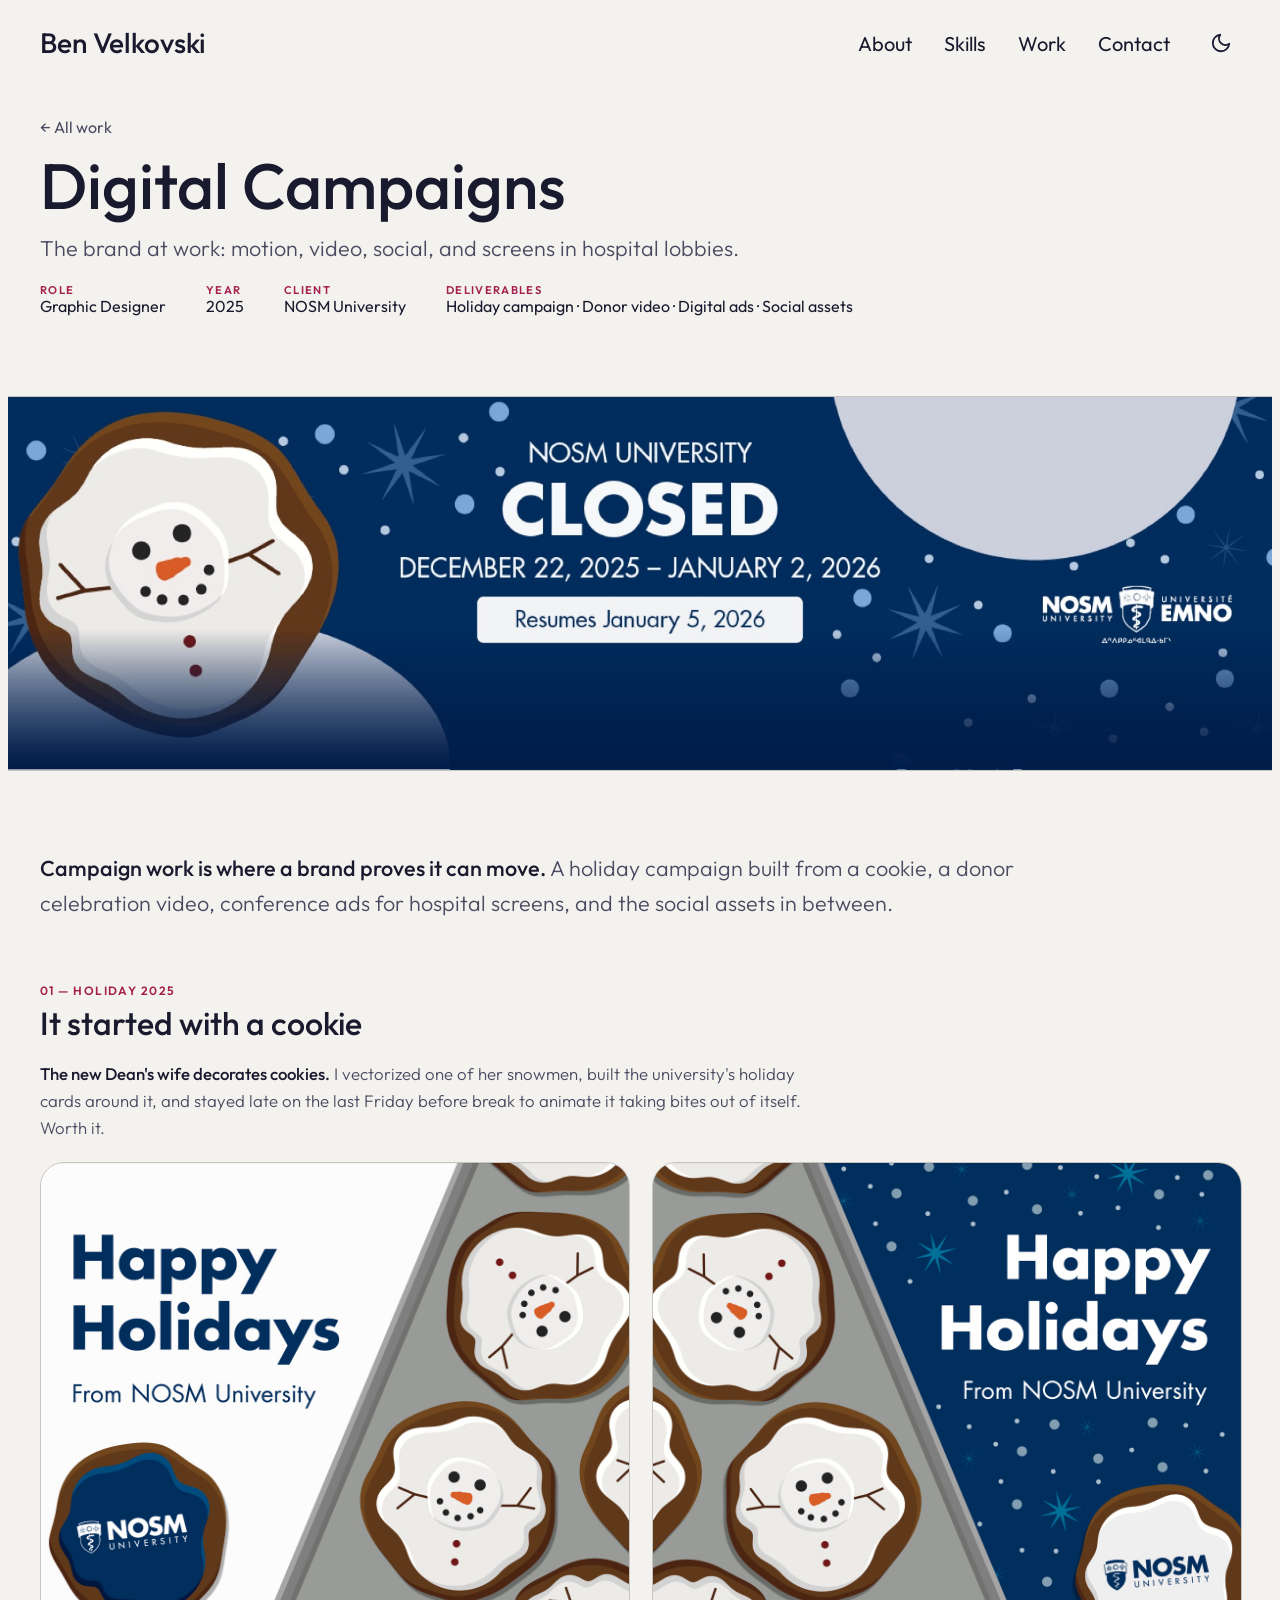
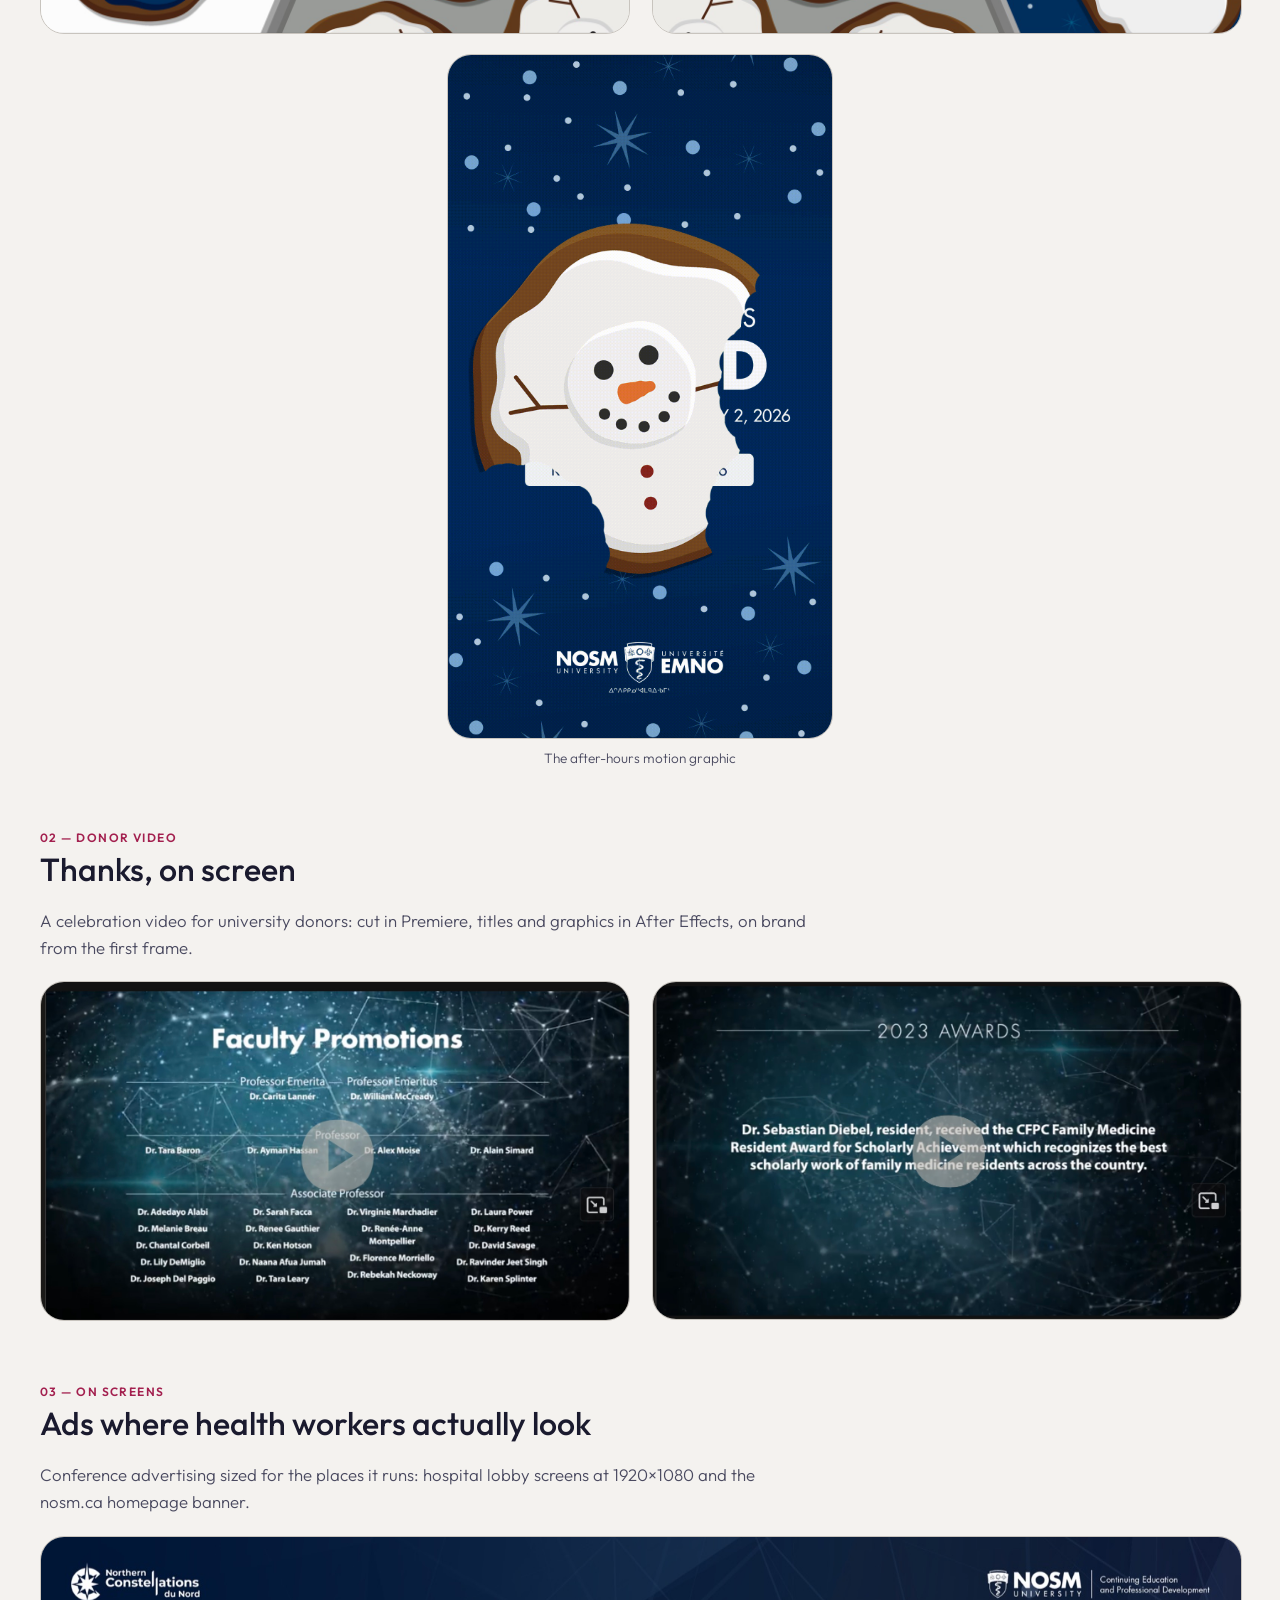
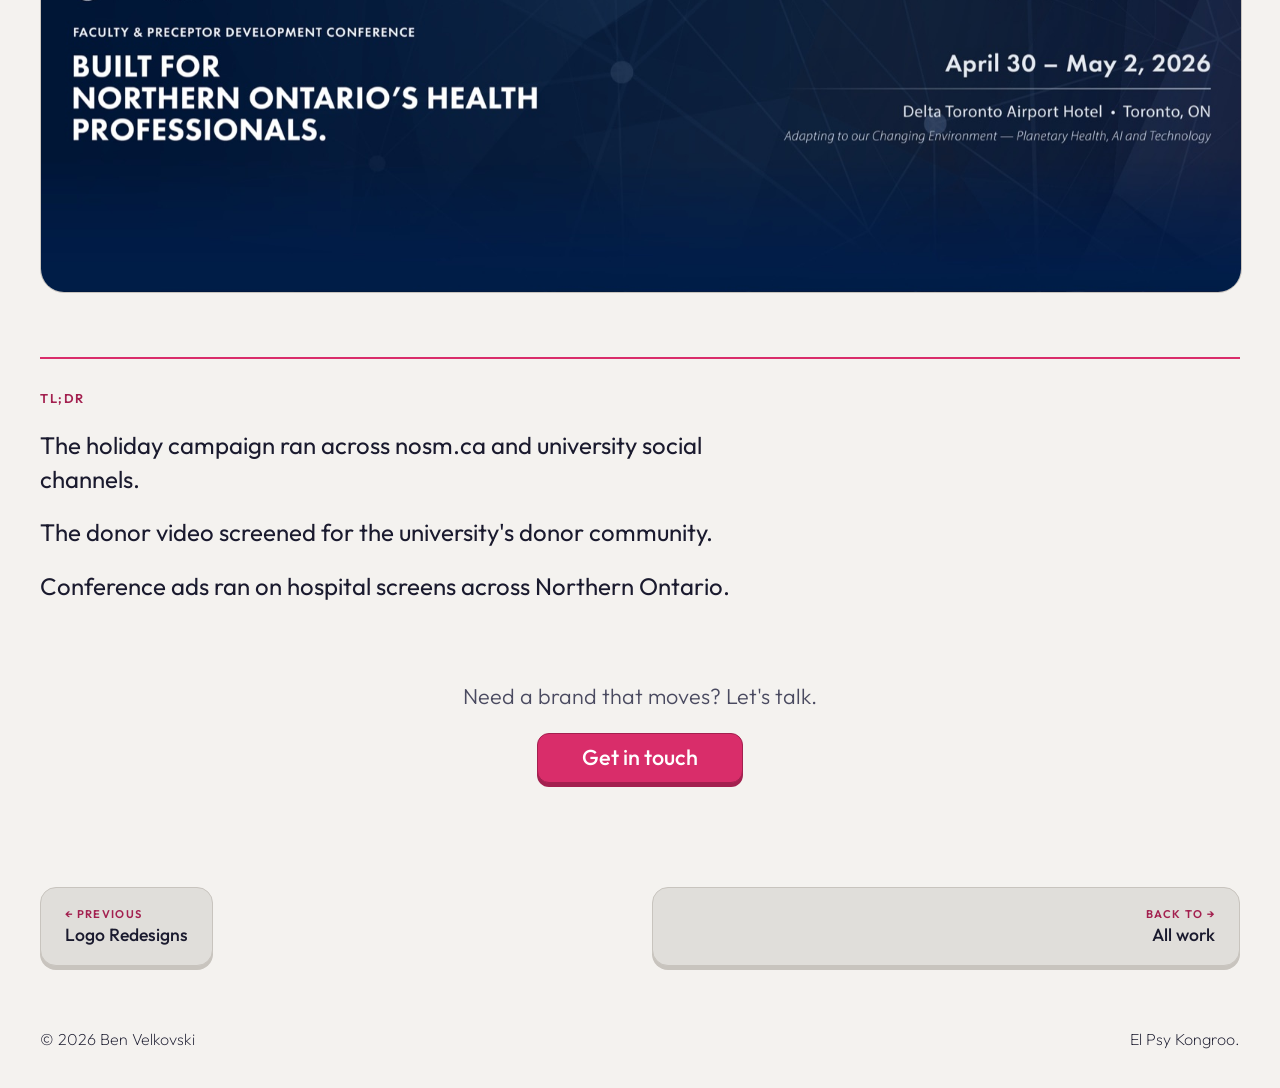
==== case-studies/digital-campaigns.html @ c8455719 "restructure + adding case studies" ====
<!DOCTYPE html>
<html lang="en">
<head>
    <meta charset="UTF-8">
    <meta name="viewport" content="width=device-width, initial-scale=1.0">
    <title>Digital Campaigns | Ben Velkovski</title>
    <meta name="description" content="Case study: NOSM campaign work — holiday motion graphics, a donor celebration video, hospital screen ads, and social campaigns.">
    <link rel="canonical" href="https://kovskidesign.com/case-studies/digital-campaigns.html">
    <link rel="icon" type="image/svg+xml" href="../assets/icons/favicon.svg">

    <meta property="og:type" content="article">
    <meta property="og:title" content="Digital Campaigns — Ben Velkovski">
    <meta property="og:description" content="NOSM campaign work — holiday motion graphics, a donor celebration video, hospital screen ads, and social campaigns.">
    <meta property="og:url" content="https://kovskidesign.com/case-studies/digital-campaigns.html">
    <meta property="og:image" content="https://kovskidesign.com/assets/projects/campaigns/closure-banner.jpg">
    <meta name="twitter:card" content="summary_large_image">

    <!-- Apply the saved theme before first paint to avoid a flash of the wrong theme -->
    <script>
        (function () {
            var theme = null;
            try { theme = localStorage.getItem("theme"); } catch (e) {}
            if (!theme && window.matchMedia("(prefers-color-scheme: light)").matches) theme = "light";
            if (theme) document.documentElement.setAttribute("data-theme", theme);
        })();
    </script>

    <link rel="stylesheet" href="../css/normalize.css">
    <link rel="stylesheet" href="../css/styles.css">
    <link rel="stylesheet" href="../css/case-study.css">
    <script src="../js/main.js" defer></script>

    <!-- Google Fonts -->
    <link rel="preconnect" href="https://fonts.googleapis.com">
    <link rel="preconnect" href="https://fonts.gstatic.com" crossorigin>
    <link href="https://fonts.googleapis.com/css2?family=Outfit:wght@100..900&display=swap" rel="stylesheet">
</head>

<body>
    <a class="skip-link" href="#main">Skip to content</a>
    <nav>
        <a href="../index.html">Ben Velkovski</a>
        <a href="../index.html#about">About</a>
        <a href="../index.html#skills">Skills</a>
        <a href="../index.html#projects">Work</a>
        <a href="../index.html#contact">Contact</a>
        <button id="theme-toggle" aria-label="Light theme" aria-pressed="false">
            <svg class="icon-sun" xmlns="http://www.w3.org/2000/svg" width="22" height="22" viewBox="0 0 24 24" fill="none" stroke="currentColor" stroke-width="2" stroke-linecap="round" stroke-linejoin="round">
                <circle cx="12" cy="12" r="5"/>
                <line x1="12" y1="1" x2="12" y2="3"/><line x1="12" y1="21" x2="12" y2="23"/>
                <line x1="4.22" y1="4.22" x2="5.64" y2="5.64"/><line x1="18.36" y1="18.36" x2="19.78" y2="19.78"/>
                <line x1="1" y1="12" x2="3" y2="12"/><line x1="21" y1="12" x2="23" y2="12"/>
                <line x1="4.22" y1="19.78" x2="5.64" y2="18.36"/><line x1="18.36" y1="5.64" x2="19.78" y2="4.22"/>
            </svg>
            <svg class="icon-moon" xmlns="http://www.w3.org/2000/svg" width="22" height="22" viewBox="0 0 24 24" fill="none" stroke="currentColor" stroke-width="2" stroke-linecap="round" stroke-linejoin="round">
                <path d="M21 12.79A9 9 0 1 1 11.21 3 7 7 0 0 0 21 12.79z"/>
            </svg>
        </button>
    </nav>
    <main id="main">
        <header class="cs-header">
            <a class="cs-back" href="../index.html#projects">← All work</a>
            <h1>Digital Campaigns</h1>
            <p class="cs-subtitle">The brand at work: motion, video, social, and screens in hospital lobbies.</p>
            <div class="cs-meta">
                <div><p class="cs-meta-label">ROLE</p><p class="cs-meta-value">Graphic Designer</p></div>
                <div><p class="cs-meta-label">YEAR</p><p class="cs-meta-value">2025</p></div>
                <div><p class="cs-meta-label">CLIENT</p><p class="cs-meta-value">NOSM University</p></div>
                <div><p class="cs-meta-label">DELIVERABLES</p><p class="cs-meta-value">Holiday campaign · Donor video · Digital ads · Social assets</p></div>
            </div>
        </header>

        <figure class="cs-section cs-bleed">
            <img src="../assets/projects/campaigns/closure-banner.jpg" alt="NOSM holiday closure banner with the snowman cookie illustration">
        </figure>

        <p class="cs-overview"><strong>Campaign work is where a brand proves it can move.</strong> A holiday campaign built from a cookie, a donor celebration video, conference ads for hospital screens, and the social assets in between.</p>

        <section class="cs-section">
            <h2><span class="cs-kicker" aria-hidden="true">01 — HOLIDAY 2025</span>It started with a cookie</h2>
            <p class="cs-caption"><strong>The new Dean's wife decorates cookies.</strong> I vectorized one of her snowmen, built the university's holiday cards around it, and stayed late on the last Friday before break to animate it taking bites out of itself. Worth it.</p>
            <figure>
                <div class="cs-grid">
                    <img src="../assets/projects/campaigns/cookie-1.jpg" alt="Holiday card concept with the snowman cookie, light version">
                    <img src="../assets/projects/campaigns/cookie-2.jpg" alt="Holiday card concept with the snowman cookie, dark version">
                </div>
            </figure>
            <figure class="cs-doc-narrow">
                <img src="../assets/projects/motion-graphic-cookie.gif" alt="Motion graphic: the cookie loses bites, revealing a holiday message">
                <figcaption>The after-hours motion graphic</figcaption>
            </figure>
        </section>

        <section class="cs-section">
            <h2><span class="cs-kicker" aria-hidden="true">02 — DONOR VIDEO</span>Thanks, on screen</h2>
            <p class="cs-caption">A celebration video for university donors: cut in Premiere, titles and graphics in After Effects, on brand from the first frame.</p>
            <figure>
                <div class="cs-grid">
                    <img src="../assets/projects/campaigns/donor-1.jpg" alt="Still from the NOSM donor celebration video">
                    <img src="../assets/projects/campaigns/donor-2.jpg" alt="Still from the NOSM donor celebration video">
                </div>
            </figure>
        </section>

        <section class="cs-section">
            <h2><span class="cs-kicker" aria-hidden="true">03 — ON SCREENS</span>Ads where health workers actually look</h2>
            <p class="cs-caption">Conference advertising sized for the places it runs: hospital lobby screens at 1920×1080 and the nosm.ca homepage banner.</p>
            <figure>
                <img src="../assets/projects/campaigns/nc2026-banner.jpg" alt="Northern Constellations 2026 banner ad for the nosm.ca homepage">
            </figure>
        </section>

        <section class="cs-outcome">
            <h2>TL;DR</h2>
            <ul>
                <li>The holiday campaign ran across nosm.ca and university social channels.</li>
                <li>The donor video screened for the university's donor community.</li>
                <li>Conference ads ran on hospital screens across Northern Ontario.</li>
            </ul>
        </section>

        <section class="cs-cta">
            <p>Need a brand that moves? Let's talk.</p>
            <a class="btn primary" href="../index.html#contact">Get in touch</a>
        </section>

        <nav class="cs-pager" aria-label="More projects">
            <a href="logo-redesigns.html">
                <p class="cs-pager-label">← PREVIOUS</p>
                <p class="cs-pager-title">Logo Redesigns</p>
            </a>
            <a class="cs-pager-next" href="../index.html#projects">
                <p class="cs-pager-label">BACK TO →</p>
                <p class="cs-pager-title">All work</p>
            </a>
        </nav>
    </main>
    <footer>
        <p>© 2026 Ben Velkovski</p>
        <p>El Psy Kongroo.</p>
    </footer>
</body>
</html>
---- css/styles.css ----
:root {
    color-scheme: dark;

    /* Neutrals */
    --page-bg: #1a1a2e;
    --border: #3a3a5c;

    /* Text */
    --text: #e0e0e8;
    --text-desc: #aaaac0;
    --text-muted: #5a5a78;

    /* Accents */
    --sakura: #d92d6a;
    --sakura-dark: #a3204f;
    /* sakura tuned for small text on card backgrounds (4.5:1+) */
    --sakura-text: #ff7aa8;

    --btn-bg: #363660;
    --btn-shadow: #2c2c50;
}

[data-theme="light"] {
    color-scheme: light;

    --page-bg: #f4f2ef;
    --border: #d0d0d8;

    --text: #1a1a2e;
    --text-desc: #4a4a60;
    --text-muted: #8a8aa0;

    --sakura-text: #a3204f;

    --btn-bg: #e0deda;
    --btn-shadow: #c8c4be;
}

html {
    scroll-behavior: smooth;
}

/* visually hidden but available to screen readers */
.sr-only {
    position: absolute;
    width: 1px;
    height: 1px;
    padding: 0;
    margin: -1px;
    overflow: hidden;
    clip-path: inset(50%);
    white-space: nowrap;
}

.skip-link,
.skip-link:visited {
    position: absolute;
    left: 1rem;
    top: -4rem;
    z-index: 10;
    padding: .5rem 1rem;
    border-radius: 0 0 8px 8px;
    background: var(--sakura);
    color: #fff;
    transition: top .2s;
}
.skip-link:focus {
    top: 0;
}

a:focus-visible,
button:focus-visible {
    outline: 2px solid var(--text);
    outline-offset: 3px;
}

body {
    max-width: 75em;
    margin: 0 auto;
    padding: 0 2rem;
    font-family: "Outfit", sans-serif;
    color: var(--text);
    background-color: var(--page-bg);
    min-height: 100vh;
    display: flex;
    flex-direction: column;
}

nav {
    font-size: 1.25rem;
    font-weight: 400;
    display: flex;
    align-items: center;
    padding: 1.5rem 0;
    gap: 2rem;
}

nav a:first-child {
    font-weight: 500;
    font-size: 1.75rem;
    margin-right: auto;
}

.hero {
    min-height: 90vh;
    display: flex;
    flex-direction: column;
    align-items: center;
    justify-content: center;
    gap: 1.5rem;
    text-align: center;
}

.hero h1 {
    font-size: clamp(3rem, 9vw, 6rem);
    line-height: 1.1;
    margin: 0 0 0 0;
    font-weight: 500;
}

.typewriter {
    margin: 2.5rem 0;
    color: var(--text-desc);
    font-size: clamp(1.4rem, 4vw, 2rem);
}

.typewriter p {
    margin: 0;
}

.typewriter-text {
    border-right: 2px solid var(--sakura);
    padding-right: .2rem;
    animation: caret-blink 1.1s steps(2) infinite;
}

@keyframes caret-blink {
    50% { border-color: transparent; }
}

.hero-actions {
    display: flex;
    flex-wrap: wrap;
    gap: 1rem;
    justify-content: center;
}

h2 {
    text-align: center;
    font-size: 3rem;
    font-weight: 500;
}
h3 {
    text-align: center;
    font-size: 1.25rem;
    font-weight: 500;
    margin: 0;
}

.aboutbody {
    display: flex;
    flex-direction: row;
    gap: 2rem
}

.aboutimg {
    flex: 1;
    min-width: 0;
    width: 100%;
    object-fit: cover;
    border-radius: 24px;
}

.aboutcontent {
    flex: 2;
    margin: 1rem;
}

.card p {
    line-height: 1.5rem;
    margin: 0;
    color: var(--text-desc);
}
.card img {
    height: 2rem;
}

.cards {
    display: flex;
    flex-direction: row;
    gap: 3rem;
}
.card {
    display: flex;
    flex: 1;
    flex-direction: column;
    gap: .5rem;
    padding: 1.25rem;
    border-radius: 24px;
    text-align: center;
    border: 1px solid var(--text-desc);
    justify-content: center;
}

.aboutdesc {
    font-size: 1.5rem;
    line-height: 2rem;
    font-weight: 200;
    color: var(--text-desc);
}

.hero-name {
    position: relative;
}

.avatar {
    position: absolute;
    bottom: 100%;
    left: 0;
    width: 5rem;
    animation: bug-walk 6s linear infinite;
}

.avatar img {
    display: block;
    /* dark is the default theme, so the inverted look is the base state.
       smoothly cross-fade the filter when the user toggles themes. */
    transition: filter .3s ease;
    filter: invert(1) hue-rotate(180deg);
    width: 5rem;
}

/* light mode uses the original, un-inverted gif */
[data-theme="light"] .avatar img {
    filter: none;
}

@keyframes bug-walk {
    0%   { left: 0%;                transform: scaleX(-1);  }
    49%  { left: calc(100% - 5rem); transform: scaleX(-1);  }
    50%  { left: calc(100% - 5rem); transform: scaleX(1); }
    100% { left: 0%;                transform: scaleX(1); }
}

.skillcontent {
    display: grid;
    grid-template-columns: repeat(auto-fill, 8.5rem);
    justify-content: center;
    gap: 1rem;
}

.skillitem p {
    margin: 0;
    font-size: .8rem;
    font-weight: 300;
    padding-top: .25rem;
    color: var(--text-desc);
}
.skillitem .skillname {
    font-size: 1.1rem;
    font-weight: 500;
    color: var(--text);
    padding-top: 0;
}

.skillitem {
    border: 1px solid var(--btn-shadow);
    border-radius: 24px;
    background-color: var(--btn-bg);
    display: flex;
    flex-direction: column;
    justify-content: center;
    text-align: center;
    aspect-ratio: 1/1;
}

.skillitem img {
    height: 3.25rem;
    padding-bottom: .6rem;
}

/* projects */
.projectsbody {
    display: grid;
    grid-template-columns: repeat(2, 1fr);
    gap: 1.5rem;
}

.project-card {
    border: 1px solid var(--btn-shadow);
    border-radius: 24px;
    background-color: var(--btn-bg);
    overflow: hidden;
    display: flex;
    flex-direction: column;
    color: var(--text);
    text-decoration: none;
    box-shadow: 0 4px 0 var(--btn-shadow);
    transform: translateY(0);
    transition: transform 0.1s, box-shadow 0.1s;
}

.project-card.flagship {
    grid-column: 1 / -1;
}

.project-card:hover {
    transform: translateY(-4px);
    box-shadow: 0 8px 0 var(--btn-shadow);
}

/* press affordance only when cards are real links (case study pages) */
a.project-card {
    cursor: pointer;
}

a.project-card:active {
    transform: translateY(4px);
    box-shadow: 0 1px 0 var(--btn-shadow);
}

.project-media {
    position: relative;
    height: 18rem;
    flex-shrink: 0;
    background-color: var(--page-bg);
    overflow: hidden;
}

.project-media img {
    width: 100%;
    height: 100%;
    object-fit: cover;
    display: block;
}

.project-num,
.project-flag {
    position: absolute;
    top: 1rem;
    background-color: var(--page-bg);
    color: var(--text);
    border-radius: 999px;
    font-size: .75rem;
    font-weight: 600;
    padding: .4rem .9rem;
    letter-spacing: .05em;
    z-index: 1;
}

.project-num {
    left: 1rem;
}

.project-flag {
    right: 1rem;
    letter-spacing: .12em;
}

.project-info {
    flex: 1;
    padding: 1.5rem;
    display: flex;
    flex-direction: column;
    gap: .75rem;
}

.project-info h3 {
    text-align: left;
    font-size: 1.35rem;
}

.project-info > p {
    margin: 0;
    color: var(--text-desc);
    font-weight: 300;
    line-height: 1.5;
}

.project-tags {
    display: flex;
    gap: .5rem;
    flex-wrap: wrap;
    margin-top: auto;
    padding-top: .5rem;
}

.project-tag {
    border: 1px solid var(--border);
    border-radius: 999px;
    padding: .3rem .8rem;
    font-size: .7rem;
    font-weight: 500;
    letter-spacing: .12em;
    color: var(--text-desc);
}

/* contact */
.contact-cards {
    display: grid;
    grid-template-columns: repeat(3, 1fr);
    gap: 1.5rem;
}

.contact-card {
    display: flex;
    align-items: center;
    gap: 1rem;
    padding: 1.25rem 1.5rem;
    border: 1px solid var(--btn-shadow);
    border-radius: 24px;
    background-color: var(--btn-bg);
    color: var(--text);
    text-decoration: none;
    cursor: pointer;
    box-shadow: 0 4px 0 var(--btn-shadow);
    transform: translateY(0);
    transition: transform 0.1s, box-shadow 0.1s;
}

.contact-card:hover {
    transform: translateY(-4px);
    box-shadow: 0 8px 0 var(--btn-shadow);
}

.contact-card:active {
    transform: translateY(4px);
    box-shadow: 0 1px 0 var(--btn-shadow);
}

.contact-info {
    display: flex;
    flex-direction: column;
    min-width: 0;
}

.contact-label {
    margin: 0;
    font-size: 1.05rem;
    font-weight: 500;
    line-height: 1.3;
}

.contact-value {
    margin: 0;
    font-size: .8rem;
    font-weight: 300;
    color: var(--text-desc);
    overflow-wrap: anywhere;
}

/* timeline */
.timeline {
    display: flex;
    flex-direction: column;
    padding-left: 2rem;
    gap: 2rem;
}

.timeline-entry {
    display: flex;
    align-items: center;
    gap: 2rem;
    position: relative;
}

/* line segment */
.timeline-entry::after {
    content: "";
    position: absolute;
    left: -2rem;
    top: 0;
    bottom: -2rem;
    width: 1px;
    background: var(--text-desc);
    transform: translateX(-50%);
}

.timeline-entry:first-child::after {
    top: 50%;
}

.timeline-entry:last-child::after {
    bottom: 50%;
}

/* dot */
.timeline-entry::before {
    content: "";
    position: absolute;
    left: -2rem;
    top: 50%;
    transform: translate(-50%, -50%);
    width: .6rem;
    height: .6rem;
    border-radius: 50%;
    border: 2px solid var(--sakura);
    background-color: var(--page-bg);
    z-index: 1;
}

.timeline-entry:first-child::before {
    background-color: var(--sakura);
}

.timeline-date {
    min-width: 8rem;
    font-size: 1rem;
    font-weight: 300;
    color: var(--text-desc);
}

.timeline-card {
    flex: 1;
    padding: 1.5rem;
    border: 1px solid var(--border);
    border-radius: 16px;
    background-color: var(--btn-bg);
}

.timeline-org {
    font-size: .75rem;
    font-weight: 600;
    letter-spacing: .1em;
    color: var(--sakura-text);
    margin: 0 0 .25rem;
}

.timeline-card h3 {
    text-align: left;
    margin: 0 0 .25rem;
}

.timeline-card p:last-child {
    margin: 0;
    color: var(--text-desc);
    font-weight: 300;
}

main {
    display: flex;
    flex-direction: column;
    gap: 6rem;
}

.btn {
    display: inline-flex;
    align-items: center;
    justify-content: center;
    width: 10rem;
    padding: .7rem 1.4rem;
    background: var(--btn-bg);
    border: 1px solid var(--btn-shadow);
    border-radius: 12px;
    font-size: 1.35rem;
    font-weight: 500;
    color: var(--text);
    cursor: pointer;
    box-shadow: 0 4px 0 var(--btn-shadow);
    transform: translateY(0);
    transition: transform 0.1s, box-shadow 0.1s;
    text-decoration: none;
    line-height: 1.2;
}

.btn:hover { transform: translateY(-4px); box-shadow: 0 8px 0 var(--btn-shadow); }
.btn:active { transform: translateY(4px); box-shadow: 0 1px 0 var(--btn-shadow); }

.btn.primary {
    background: var(--sakura);
    border-color: var(--sakura-dark);
    box-shadow: 0 4px 0 var(--sakura-dark);
    color: #fff;
}
.btn.primary:hover { box-shadow: 0 8px 0 var(--sakura-dark); }
.btn.primary:active { box-shadow: 0 1px 0 var(--sakura-dark); }

/* icon styling */
.icons {
    display: flex;
    column-gap: 1.5rem;
}
.icon {
    width: 2rem;
    height: 2rem;
    padding: .75rem;
    display: inline-flex;
    align-items: center;
    justify-content: center;
    color: var(--text);
    border-radius: 50%;
    background-color: var(--btn-bg);
    /* ring drawn with box-shadow so outline stays free for keyboard focus */
    --ring-gap: var(--page-bg);
    box-shadow: 0 0 0 2px var(--btn-shadow);
    transition-property: box-shadow, background-color;
    transition-duration: .25s;
}

.contact-card .icon {
    --ring-gap: var(--btn-bg);
}

/* the icon SVGs hardcode a near-white fill — darken them on light backgrounds,
   and restore white on hover when the background becomes a brand colour */
[data-theme="light"] .icon img {
    filter: invert(.85);
}
[data-theme="light"] .icon:hover img,
[data-theme="light"] .contact-card:hover .icon img {
    filter: none;
}

.icon:hover,
.contact-card:hover .icon {
    animation: shake .75s;
}

.icon--instagram:hover,
.contact-card:hover .icon--instagram {
    background-image: radial-gradient(circle at 30% 107%,
    #fdf497 0%, #fdf497 5%,
    #fd5949 45%, #d6249f 60%,
    #285AEB 90%);
    box-shadow: 0 0 0 2px var(--ring-gap), 0 0 0 4px #a02d76;
}
.icon--linkedin:hover,
.contact-card:hover .icon--linkedin {
    background-color: #0077b5;
    box-shadow: 0 0 0 2px var(--ring-gap), 0 0 0 4px #0077b5;
}
.icon--github:hover,
.contact-card:hover .icon--github {
    background-color: #2ea44f;
    box-shadow: 0 0 0 2px var(--ring-gap), 0 0 0 4px #2ea44f;
}
.icon--email:hover,
.contact-card:hover .icon--email {
    background-color: var(--sakura);
    box-shadow: 0 0 0 2px var(--ring-gap), 0 0 0 4px var(--sakura-dark);
}

@keyframes shake {
    10% { transform: rotate(10deg); }
    20% { transform: rotate(-10deg); }
    30% { transform: rotate(10deg); }
    40% { transform: rotate(-10deg); }
}

footer {
    margin-top: auto;
    font-size: 1rem;
    font-weight: 200;
    display: flex;
    justify-content: space-between;
    align-items: center;
    padding: 1.5rem 0;
}

#theme-toggle {
    background: none;
    border: none;
    color: var(--text);
    cursor: pointer;
    padding: .5rem;
    display: flex;
    align-items: center;
    transition: color .25s;
}
#theme-toggle:hover { color: var(--sakura); }

[data-theme="light"] .icon-sun,
.icon-moon { display: none; }

[data-theme="light"] .icon-moon { display: block; }

a {
    color: var(--text);
    text-decoration: none;
}
a:visited {
    color: var(--text);
    text-decoration: none;
}

/* ===== responsive ===== */

/* tablet / small laptop */
@media (max-width: 64em) {
    .projectsbody {
        grid-template-columns: repeat(2, 1fr);
    }

    .contact-cards {
        grid-template-columns: repeat(2, 1fr);
    }
}

/* tablet portrait / large phone */
@media (max-width: 48em) {
    nav {
        flex-wrap: wrap;
        gap: 1rem 1.5rem;
        font-size: 1.1rem;
    }

    h2 {
        font-size: 2.25rem;
    }

    main {
        gap: 4rem;
    }

    .hero h1 {
        margin-top: 0rem;
    }

    .aboutbody {
        flex-direction: column;
    }

    .aboutimg {
        max-width: 24rem;
        margin: 0 auto;
    }

    .aboutcontent {
        margin: 1rem 0 0 0;
    }

    .aboutdesc {
        font-size: 1.25rem;
        line-height: 1.6;
    }

    .projectsbody {
        grid-template-columns: 1fr;
    }

    .contact-cards {
        grid-template-columns: 1fr;
    }

    .timeline-entry {
        flex-direction: column;
        align-items: flex-start;
        gap: .5rem;
    }

    /* anchor the dot and line endpoints to the date row instead of entry centre */
    .timeline-entry::before {
        top: .8rem;
    }

    .timeline-entry:first-child::after {
        top: .8rem;
    }

    .timeline-entry:last-child::after {
        bottom: auto;
        top: 0;
        height: .8rem;
    }
}

/* phone */
@media (max-width: 30em) {
    body {
        padding: 0 1.25rem;
    }

    .cards {
        flex-direction: column;
        gap: 1rem;
    }

    .hero-actions {
        flex-direction: column;
        width: min(100%, 18rem);
    }

    .btn {
        width: 100%;
    }

    .project-media {
        height: 14rem;
    }

    footer {
        flex-direction: column;
        gap: .25rem;
        text-align: center;
    }
}

/* respect users who turn animations off */
@media (prefers-reduced-motion: reduce) {
    html {
        scroll-behavior: auto;
    }

    *,
    *::before,
    *::after {
        animation-duration: .01ms !important;
        animation-iteration-count: 1 !important;
        transition-duration: .01ms !important;
    }

    .typewriter-text {
        border-right-color: var(--sakura);
    }
}
---- css/case-study.css ----
/* case-study.css — layout for case-studies/*.html, layered on styles.css tokens */

.cs-header {
    padding-top: 2rem;
    display: flex;
    flex-direction: column;
    gap: 1rem;
    align-items: flex-start;
}

.cs-back,
.cs-back:visited {
    color: var(--text-desc);
    font-size: 1rem;
    transition: color .2s;
}
.cs-back:hover {
    color: var(--sakura-text);
}

.cs-header h1 {
    margin: 0;
    font-size: clamp(2.5rem, 6vw, 4rem);
    line-height: 1.05;
    font-weight: 500;
}

.cs-subtitle {
    margin: 0;
    font-size: 1.35rem;
    font-weight: 300;
    color: var(--text-desc);
}

.cs-meta {
    display: flex;
    flex-wrap: wrap;
    gap: 1rem 2.5rem;
    margin-top: .5rem;
}

.cs-meta-label {
    margin: 0;
    font-size: .7rem;
    font-weight: 600;
    letter-spacing: .12em;
    color: var(--sakura-text);
}

.cs-meta-value {
    margin: 0;
    font-size: 1rem;
    font-weight: 400;
}

.cs-overview {
    font-size: 1.35rem;
    line-height: 1.6;
    font-weight: 300;
    color: var(--text-desc);
    max-width: 46em;
    margin: 0;
}

/* at-a-glance stat strip */
.cs-stats {
    display: grid;
    grid-template-columns: repeat(4, 1fr);
    gap: 1.5rem;
}

.cs-stat {
    border: 1px solid var(--border);
    border-radius: 24px;
    padding: 1.25rem;
    text-align: center;
}

.cs-stat-num {
    margin: 0;
    font-size: 2rem;
    font-weight: 500;
    color: var(--sakura-text);
}

.cs-stat-label {
    margin: .25rem 0 0;
    font-size: .85rem;
    font-weight: 300;
    color: var(--text-desc);
}

/* repeating content unit */
.cs-section {
    display: flex;
    flex-direction: column;
    gap: 1.25rem;
}

.cs-section h2 {
    text-align: left;
    font-size: 2rem;
    margin: 0;
}

/* numbered narrative label above each section heading */
.cs-kicker {
    display: block;
    font-size: .75rem;
    font-weight: 600;
    letter-spacing: .12em;
    color: var(--sakura-text);
    margin-bottom: .4rem;
}

.cs-caption {
    margin: 0;
    max-width: 46em;
    font-size: 1.05rem;
    line-height: 1.6;
    font-weight: 300;
    color: var(--text-desc);
}

/* anchor phrases: one bolded claim per paragraph so the text doesn't
   read as an undifferentiated wash */
.cs-caption strong,
.cs-overview strong {
    color: var(--text);
    font-weight: 500;
}

.cs-section figure {
    margin: 0;
}

/* covers images in section figures AND the bare hero (figure.cs-section > img) */
.cs-section img {
    display: block;
    width: 100%;
    border-radius: 24px;
    border: 1px solid var(--btn-shadow);
}

/* page-shaped scans (portrait documents): cap width so a full-width
   letter page doesn't tower over the layout at desktop sizes */
.cs-section figure.cs-doc img,
figure.cs-section.cs-doc img {
    max-width: 42rem;
    margin: 0 auto;
}

/* tighter cap for phone-shaped media (9:16 gifs, story mockups) */
.cs-section figure.cs-doc-narrow img,
figure.cs-section.cs-doc-narrow img {
    max-width: 24rem;
    margin: 0 auto;
}

.cs-section figcaption {
    margin-top: .75rem;
    text-align: center;
    font-size: .85rem;
    font-weight: 300;
    color: var(--text-desc);
}

/* tighter rhythm than the homepage's 6rem section gap */
main {
    gap: 4rem;
}

.cs-grid {
    display: grid;
    grid-template-columns: repeat(2, 1fr);
    gap: 1.5rem;
}

/* outcome: the page's TL;DR — a ledger-style totals line. Sakura rule on
   top, small label, results set big in full text colour so they pop
   against the muted captions. No box. */
.cs-outcome {
    border-top: 2px solid var(--sakura);
    padding-top: 2rem;
    display: flex;
    flex-direction: column;
    gap: 1.5rem;
}

.cs-outcome h2 {
    text-align: left;
    margin: 0;
    font-size: .8rem;
    font-weight: 600;
    letter-spacing: .12em;
    color: var(--sakura-text);
}

.cs-outcome ul {
    list-style: none;
    margin: 0;
    padding: 0;
    display: flex;
    flex-direction: column;
    gap: 1.25rem;
    max-width: 46em;
}

.cs-outcome li {
    font-size: 1.5rem;
    line-height: 1.4;
    font-weight: 400;
    color: var(--text);
}

/* closing call to action */
.cs-cta {
    display: flex;
    flex-direction: column;
    align-items: center;
    gap: 1.5rem;
    text-align: center;
    padding: 1rem 0;
}

.cs-cta p {
    margin: 0;
    font-size: 1.35rem;
    font-weight: 300;
    color: var(--text-desc);
    max-width: 30em;
}

/* prev / next pager */
.cs-pager {
    display: grid;
    grid-template-columns: repeat(2, 1fr);
    gap: 1.5rem;
}

.cs-pager a,
.cs-pager a:visited {
    display: flex;
    flex-direction: column;
    gap: .25rem;
    padding: 1.25rem 1.5rem;
    border: 1px solid var(--btn-shadow);
    border-radius: 16px;
    background-color: var(--btn-bg);
    color: var(--text);
    box-shadow: 0 4px 0 var(--btn-shadow);
    transform: translateY(0);
    transition: transform .1s, box-shadow .1s;
}
.cs-pager a:hover {
    transform: translateY(-4px);
    box-shadow: 0 8px 0 var(--btn-shadow);
}
.cs-pager a:active {
    transform: translateY(4px);
    box-shadow: 0 1px 0 var(--btn-shadow);
}

.cs-pager .cs-pager-next {
    text-align: right;
    align-items: flex-end;
}

.cs-pager-label {
    margin: 0;
    font-size: .7rem;
    font-weight: 600;
    letter-spacing: .12em;
    color: var(--sakura-text);
}

.cs-pager-title {
    margin: 0;
    font-size: 1.1rem;
    font-weight: 500;
}

@media (max-width: 48em) {
    .cs-grid {
        grid-template-columns: 1fr;
    }

    .cs-stats {
        grid-template-columns: repeat(2, 1fr);
        gap: 1rem;
    }

    .cs-overview,
    .cs-subtitle,
    .cs-cta p {
        font-size: 1.15rem;
    }

    .cs-outcome li {
        font-size: 1.25rem;
    }
}

@media (max-width: 30em) {
    .cs-pager {
        grid-template-columns: 1fr;
    }

    .cs-meta {
        gap: .75rem 1.5rem;
    }
}

/* ═══ layout kit — compose per page; no two pages the same shape ═══ */

/* full-bleed: break out into the body's side padding (edge-to-edge below
   the 75em cap, wide breakout above it — no 100vw, no overflow hacks) */
.cs-bleed {
    width: calc(100% + 4rem);
    margin-inline: -2rem;
}
.cs-bleed img {
    border-radius: 0;
    border-left: none;
    border-right: none;
}

/* 3-up grid (2-up is the existing .cs-grid) */
.cs-grid-3 {
    display: grid;
    grid-template-columns: repeat(3, 1fr);
    gap: 1.5rem;
}

/* before / after pair with corner labels */
.cs-compare {
    display: grid;
    grid-template-columns: repeat(2, 1fr);
    gap: 1.5rem;
}
.cs-compare > div {
    position: relative;
}
.cs-compare-label {
    position: absolute;
    top: 1rem;
    left: 1rem;
    padding: .3rem .7rem;
    border-radius: 999px;
    font-size: .7rem;
    font-weight: 600;
    letter-spacing: .12em;
    color: var(--text);
    background-color: var(--btn-bg);
    border: 1px solid var(--btn-shadow);
}

/* pull moment: one big number or one big line, standalone */
.cs-pull {
    padding: 1rem 0;
    text-align: center;
}
.cs-pull-num {
    margin: 0;
    font-size: clamp(3rem, 10vw, 6rem);
    font-weight: 600;
    line-height: 1;
    color: var(--sakura-text);
}
.cs-pull-line {
    margin: .75rem auto 0;
    max-width: 28em;
    font-size: 1.15rem;
    font-weight: 300;
    color: var(--text-desc);
}

/* logo tile: white plate so dark/transparent marks read in both themes.
   border-box is load-bearing: normalize.css keeps content-box, and
   width:100% + padding would overflow the grid column without it */
.cs-logo-tile img {
    box-sizing: border-box;
    background-color: #fff;
    padding: 2.5rem;
}

/* navy plate for white/reversed artwork (e.g. white SVG logos) */
.cs-logo-tile--dark img {
    background-color: #00295a;
}

/* in compare rows, force equal plates and letterbox the marks inside */
.cs-compare .cs-logo-tile img {
    aspect-ratio: 3 / 2;
    object-fit: contain;
}

@media (max-width: 48em) {
    .cs-grid-3,
    .cs-compare {
        grid-template-columns: 1fr;
    }
    .cs-logo-tile img {
        padding: 1.5rem;
    }
}
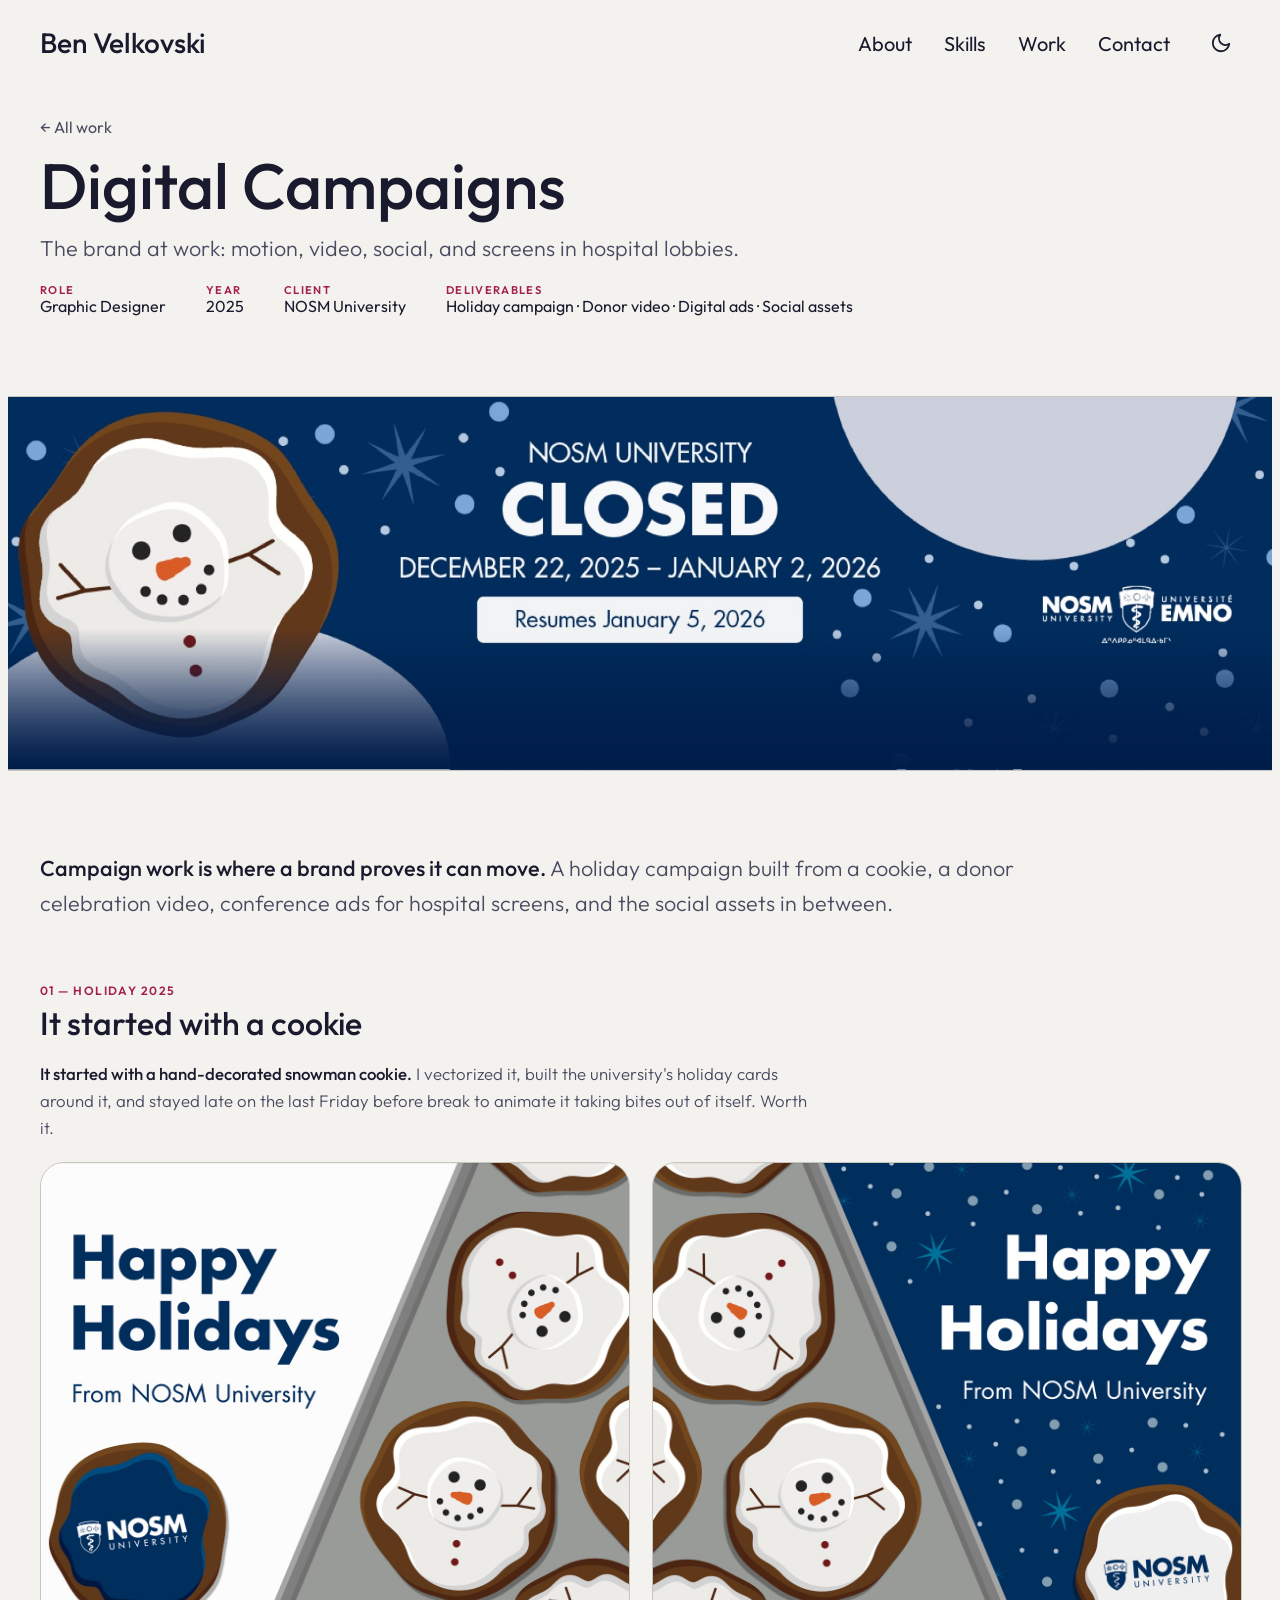
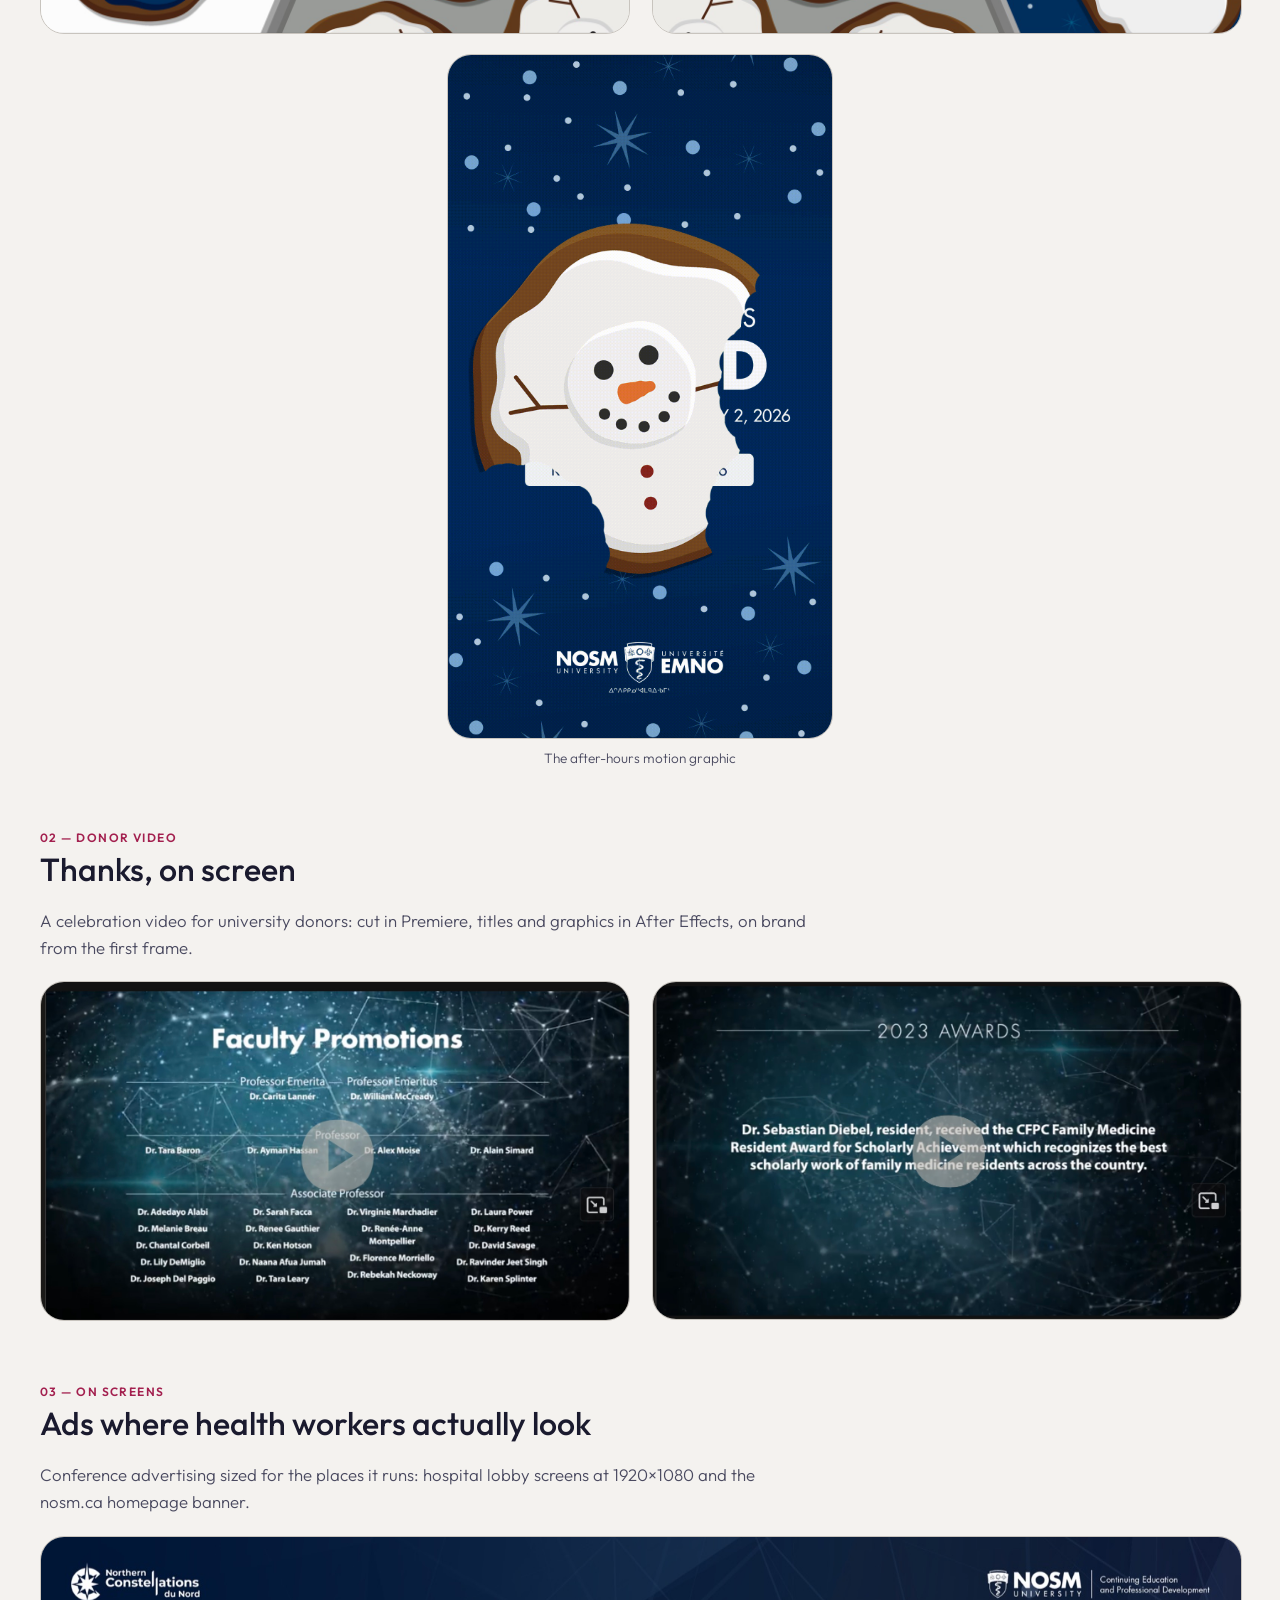
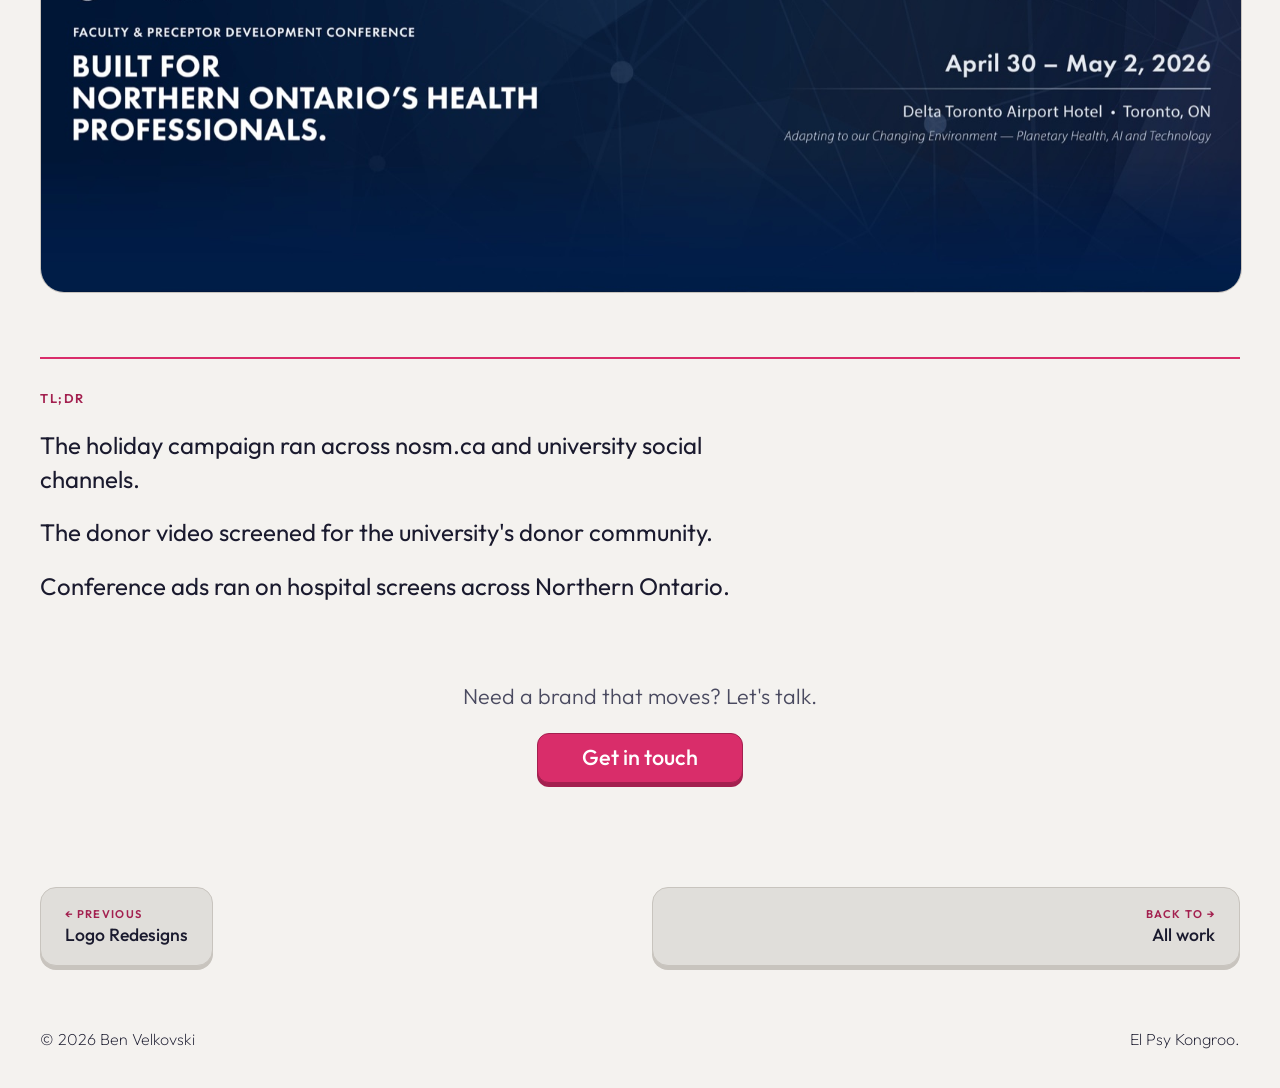
==== commit 6196f51f: "upload state where I uploaded my site" ====
--- a/case-studies/digital-campaigns.html
+++ b/case-studies/digital-campaigns.html
@@ -78,7 +78,7 @@
 
         <section class="cs-section">
             <h2><span class="cs-kicker" aria-hidden="true">01 — HOLIDAY 2025</span>It started with a cookie</h2>
-            <p class="cs-caption"><strong>The new Dean's wife decorates cookies.</strong> I vectorized one of her snowmen, built the university's holiday cards around it, and stayed late on the last Friday before break to animate it taking bites out of itself. Worth it.</p>
+            <p class="cs-caption"><strong>It started with a hand-decorated snowman cookie.</strong> I vectorized it, built the university's holiday cards around it, and stayed late on the last Friday before break to animate it taking bites out of itself. Worth it.</p>
             <figure>
                 <div class="cs-grid">
                     <img src="../assets/projects/campaigns/cookie-1.jpg" alt="Holiday card concept with the snowman cookie, light version">
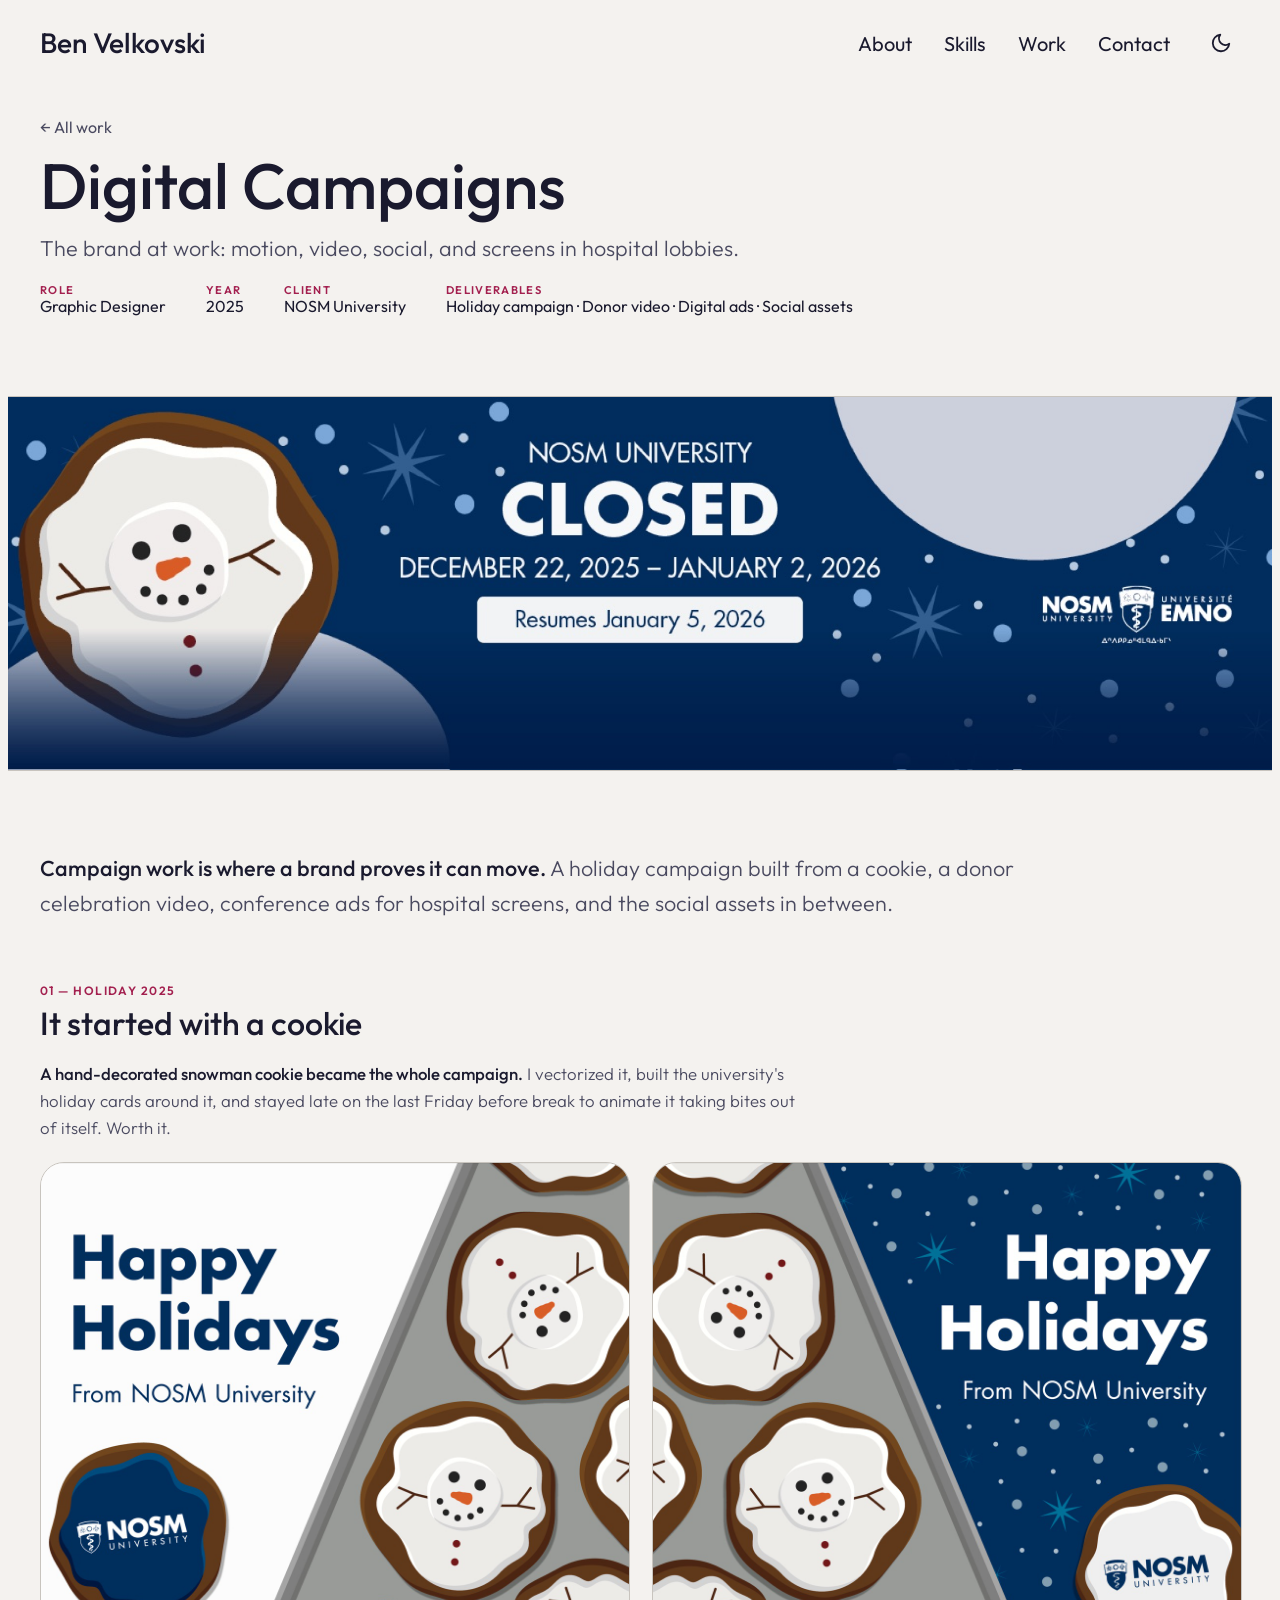
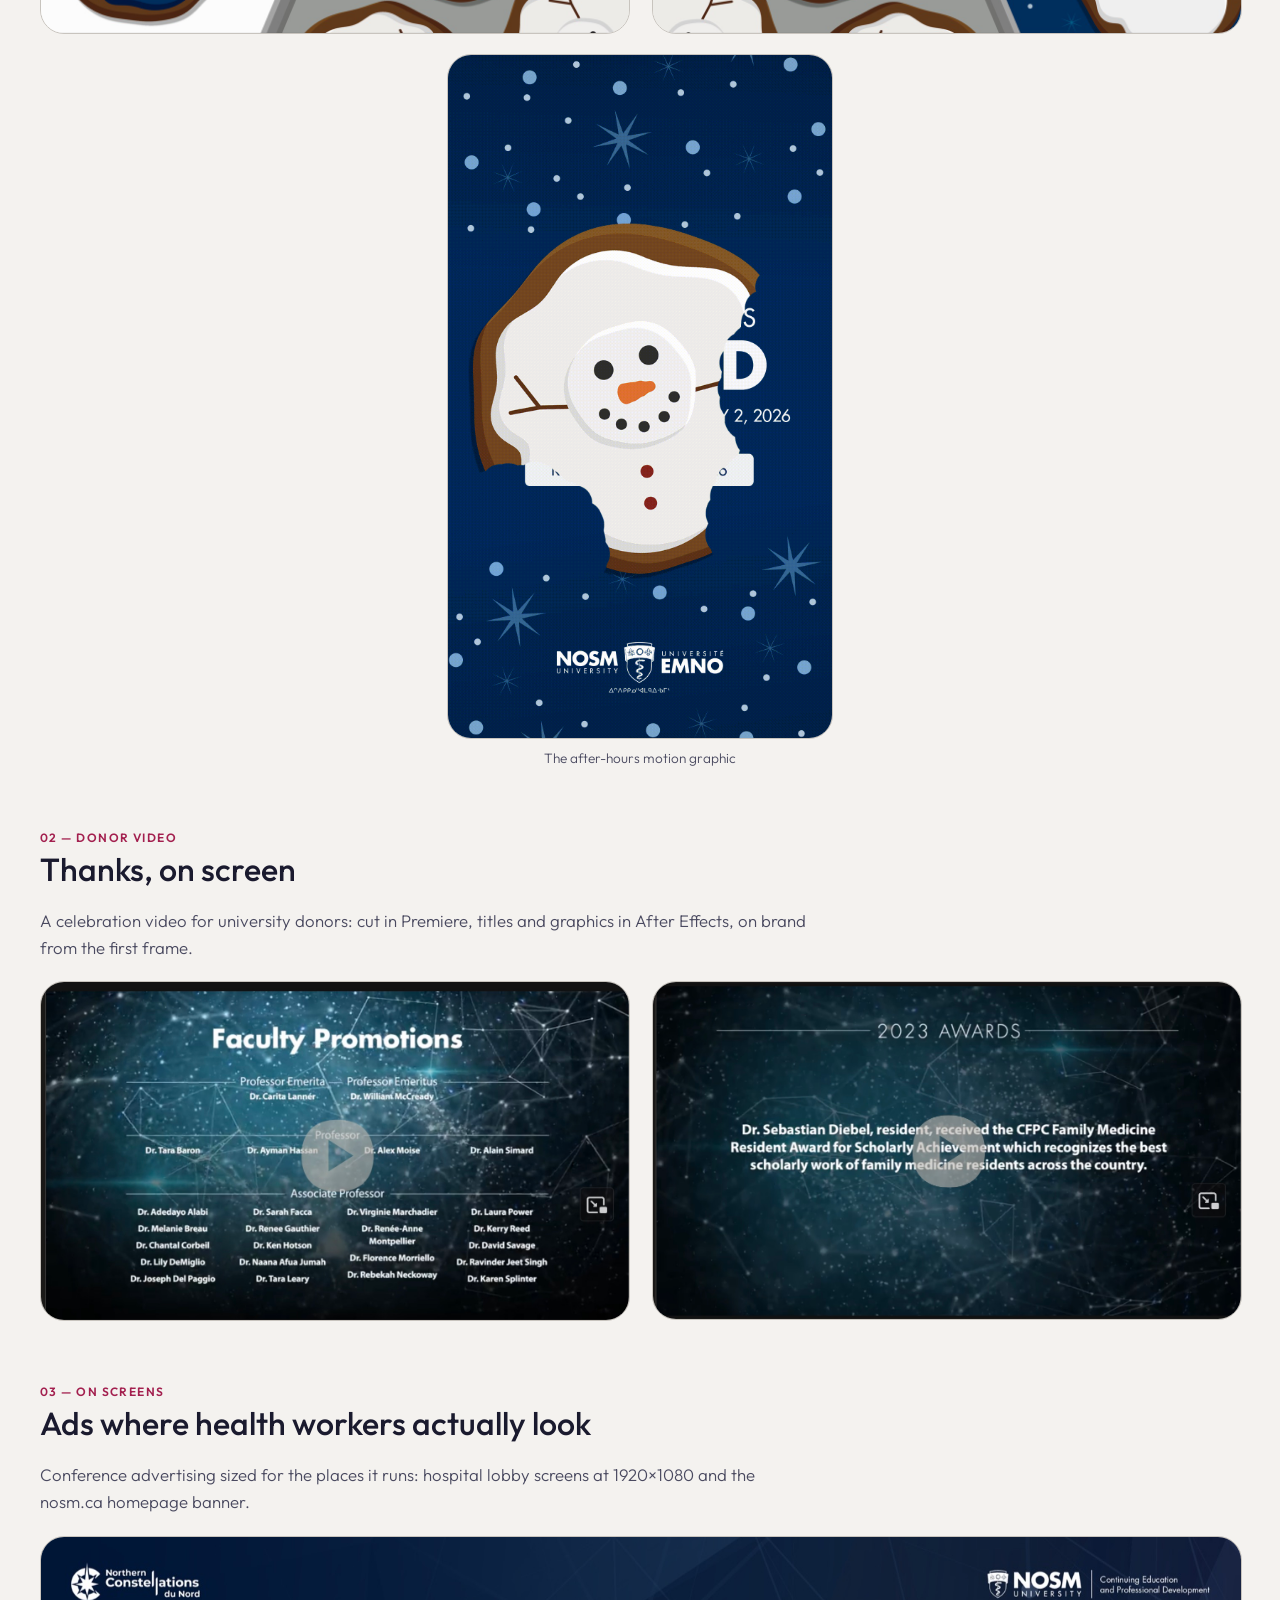
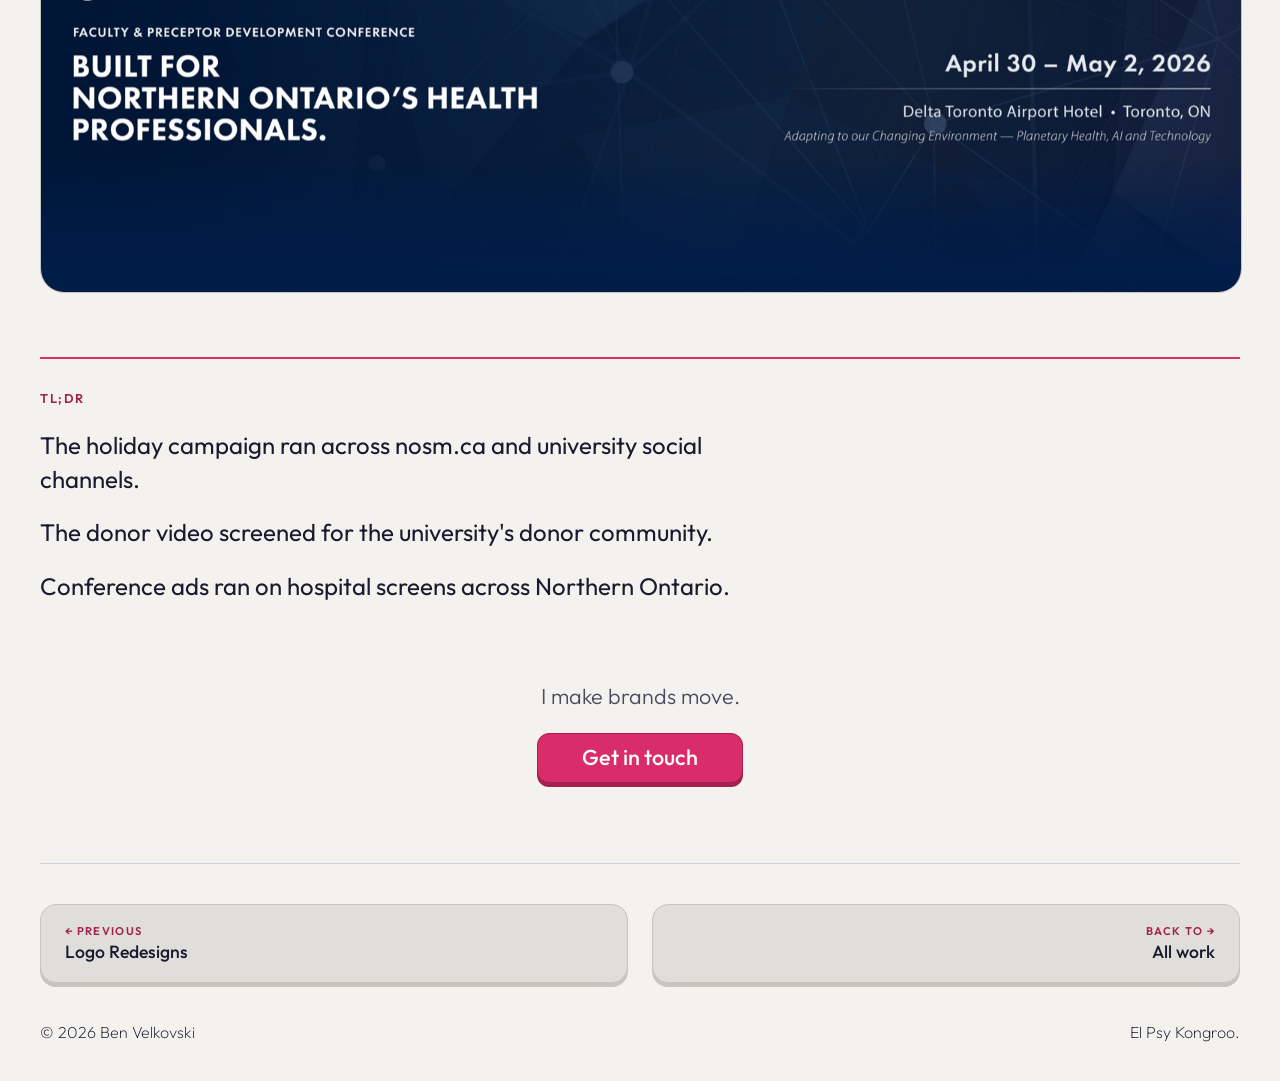
==== commit 24d0d8f2: "copy changes and 404 page creation" ====
--- a/case-studies/digital-campaigns.html
+++ b/case-studies/digital-campaigns.html
@@ -78,7 +78,7 @@
 
         <section class="cs-section">
             <h2><span class="cs-kicker" aria-hidden="true">01 — HOLIDAY 2025</span>It started with a cookie</h2>
-            <p class="cs-caption"><strong>It started with a hand-decorated snowman cookie.</strong> I vectorized it, built the university's holiday cards around it, and stayed late on the last Friday before break to animate it taking bites out of itself. Worth it.</p>
+            <p class="cs-caption"><strong>A hand-decorated snowman cookie became the whole campaign.</strong> I vectorized it, built the university's holiday cards around it, and stayed late on the last Friday before break to animate it taking bites out of itself. Worth it.</p>
             <figure>
                 <div class="cs-grid">
                     <img src="../assets/projects/campaigns/cookie-1.jpg" alt="Holiday card concept with the snowman cookie, light version">
@@ -120,7 +120,7 @@
         </section>
 
         <section class="cs-cta">
-            <p>Need a brand that moves? Let's talk.</p>
+            <p>I make brands move.</p>
             <a class="btn primary" href="../index.html#contact">Get in touch</a>
         </section>
 
--- a/css/styles.css
+++ b/css/styles.css
@@ -86,7 +86,9 @@
     flex-direction: column;
 }
 
-nav {
+/* scoped to the top bar: case-study pages have a second <nav> (the
+   prev/next pager) that must not inherit these */
+body > nav {
     font-size: 1.25rem;
     font-weight: 400;
     display: flex;
@@ -95,7 +97,7 @@
     gap: 2rem;
 }
 
-nav a:first-child {
+body > nav a:first-child {
     font-weight: 500;
     font-size: 1.75rem;
     margin-right: auto;
@@ -698,7 +700,7 @@
 
 /* tablet portrait / large phone */
 @media (max-width: 48em) {
-    nav {
+    body > nav {
         flex-wrap: wrap;
         gap: 1rem 1.5rem;
         font-size: 1.1rem;
--- a/css/case-study.css
+++ b/css/case-study.css
@@ -231,11 +231,14 @@
     max-width: 30em;
 }
 
-/* prev / next pager */
+/* prev / next pager — ruled off from the article so it and the footer
+   read as one anchored end-block instead of chips floating in space */
 .cs-pager {
     display: grid;
     grid-template-columns: repeat(2, 1fr);
     gap: 1.5rem;
+    border-top: 1px solid var(--border);
+    padding-top: 2.5rem;
 }
 
 .cs-pager a,
